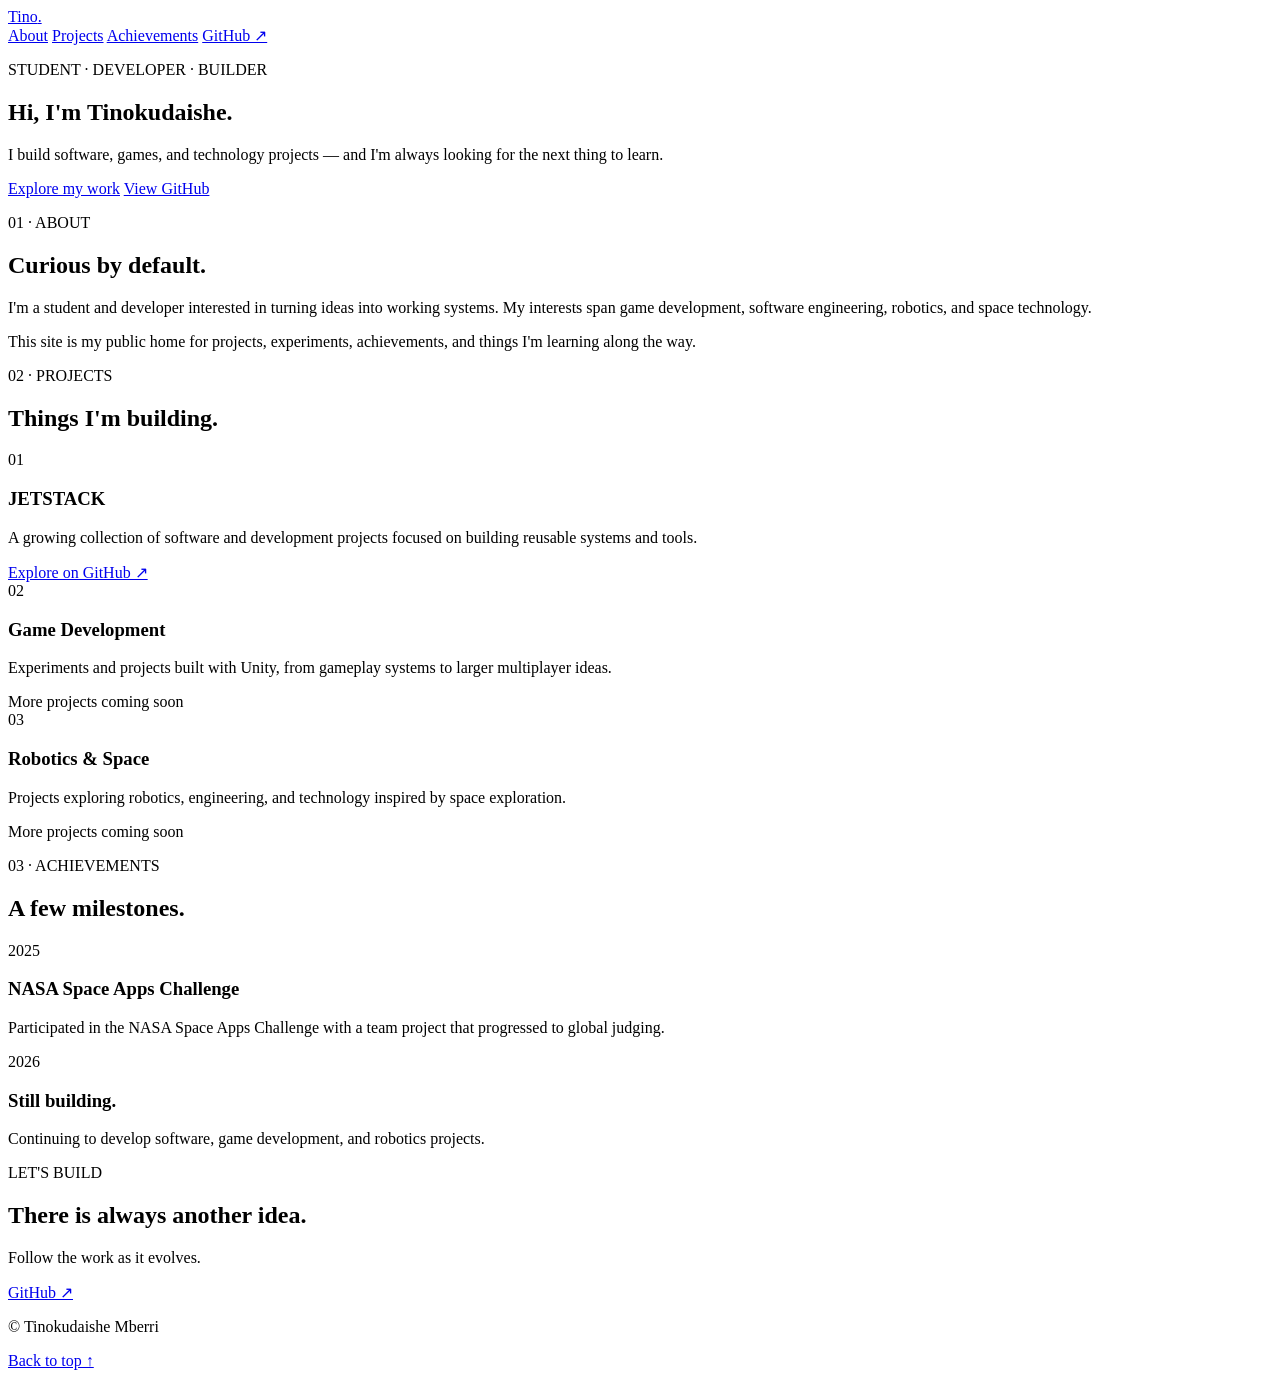
==== index.html @ 3c0de232 "Add files via upload" ====
<!doctype html>
<html lang="en">
<head>
  <meta charset="utf-8">
  <meta name="viewport" content="width=device-width, initial-scale=1">
  <title>Tinokudaishe Mberri — Developer & Builder</title>
  <meta name="description" content="The personal website of Tinokudaishe Mberri — a student, developer, and builder working across software, game development, robotics, and technology.">
  <meta name="author" content="Tinokudaishe Mberri">
  <link rel="canonical" href="https://tinomberi.github.io/">

  <meta property="og:type" content="website">
  <meta property="og:title" content="Tinokudaishe Mberri — Developer & Builder">
  <meta property="og:description" content="Projects, experiments, and achievements by Tinokudaishe Mberri.">
  <meta property="og:url" content="https://tinomberi.github.io/">
  <meta name="twitter:card" content="summary">

  <link rel="stylesheet" href="css/style.css">

  <script type="application/ld+json">
  {
    "@context": "https://schema.org",
    "@type": "Person",
    "name": "Tinokudaishe Mberri",
    "url": "https://tinomberi.github.io/",
    "sameAs": [
      "https://github.com/tinomberi"
    ],
    "jobTitle": "Student and Developer",
    "knowsAbout": [
      "Software development",
      "Game development",
      "Unity",
      "Robotics"
    ]
  }
  </script>
</head>
<body>
  <header class="site-header">
    <nav class="nav container" aria-label="Main navigation">
      <a class="brand" href="#top">Tino<span>.</span></a>
      <div class="nav-links">
        <a href="#about">About</a>
        <a href="#projects">Projects</a>
        <a href="#achievements">Achievements</a>
        <a href="https://github.com/tinomberi" target="_blank" rel="noopener">GitHub ↗</a>
      </div>
    </nav>
  </header>

  <main id="top">
    <section class="hero container">
      <p class="eyebrow">STUDENT · DEVELOPER · BUILDER</p>
      <h1>Hi, I'm <span>Tinokudaishe.</span></h1>
      <p class="hero-text">I build software, games, and technology projects — and I'm always looking for the next thing to learn.</p>
      <div class="hero-actions">
        <a class="button primary" href="#projects">Explore my work</a>
        <a class="button secondary" href="https://github.com/tinomberi" target="_blank" rel="noopener">View GitHub</a>
      </div>
    </section>

    <section id="about" class="section container">
      <div class="section-heading">
        <p class="eyebrow">01 · ABOUT</p>
        <h2>Curious by default.</h2>
      </div>
      <div class="about-grid">
        <p>I'm a student and developer interested in turning ideas into working systems. My interests span game development, software engineering, robotics, and space technology.</p>
        <p>This site is my public home for projects, experiments, achievements, and things I'm learning along the way.</p>
      </div>
    </section>

    <section id="projects" class="section container">
      <div class="section-heading">
        <p class="eyebrow">02 · PROJECTS</p>
        <h2>Things I'm building.</h2>
      </div>
      <div class="cards">
        <article class="card featured">
          <div class="card-number">01</div>
          <h3>JETSTACK</h3>
          <p>A growing collection of software and development projects focused on building reusable systems and tools.</p>
          <a href="https://github.com/tinomberi" target="_blank" rel="noopener">Explore on GitHub ↗</a>
        </article>
        <article class="card">
          <div class="card-number">02</div>
          <h3>Game Development</h3>
          <p>Experiments and projects built with Unity, from gameplay systems to larger multiplayer ideas.</p>
          <span class="muted">More projects coming soon</span>
        </article>
        <article class="card">
          <div class="card-number">03</div>
          <h3>Robotics & Space</h3>
          <p>Projects exploring robotics, engineering, and technology inspired by space exploration.</p>
          <span class="muted">More projects coming soon</span>
        </article>
      </div>
    </section>

    <section id="achievements" class="section container">
      <div class="section-heading">
        <p class="eyebrow">03 · ACHIEVEMENTS</p>
        <h2>A few milestones.</h2>
      </div>
      <div class="timeline">
        <article>
          <span>2025</span>
          <div>
            <h3>NASA Space Apps Challenge</h3>
            <p>Participated in the NASA Space Apps Challenge with a team project that progressed to global judging.</p>
          </div>
        </article>
        <article>
          <span>2026</span>
          <div>
            <h3>Still building.</h3>
            <p>Continuing to develop software, game development, and robotics projects.</p>
          </div>
        </article>
      </div>
    </section>

    <section class="cta container">
      <p class="eyebrow">LET'S BUILD</p>
      <h2>There is always another idea.</h2>
      <p>Follow the work as it evolves.</p>
      <a class="button primary" href="https://github.com/tinomberi" target="_blank" rel="noopener">GitHub ↗</a>
    </section>
  </main>

  <footer class="footer container">
    <p>© <span id="year"></span> Tinokudaishe Mberri</p>
    <a href="#top">Back to top ↑</a>
  </footer>

  <script src="js/main.js"></script>
</body>
</html>
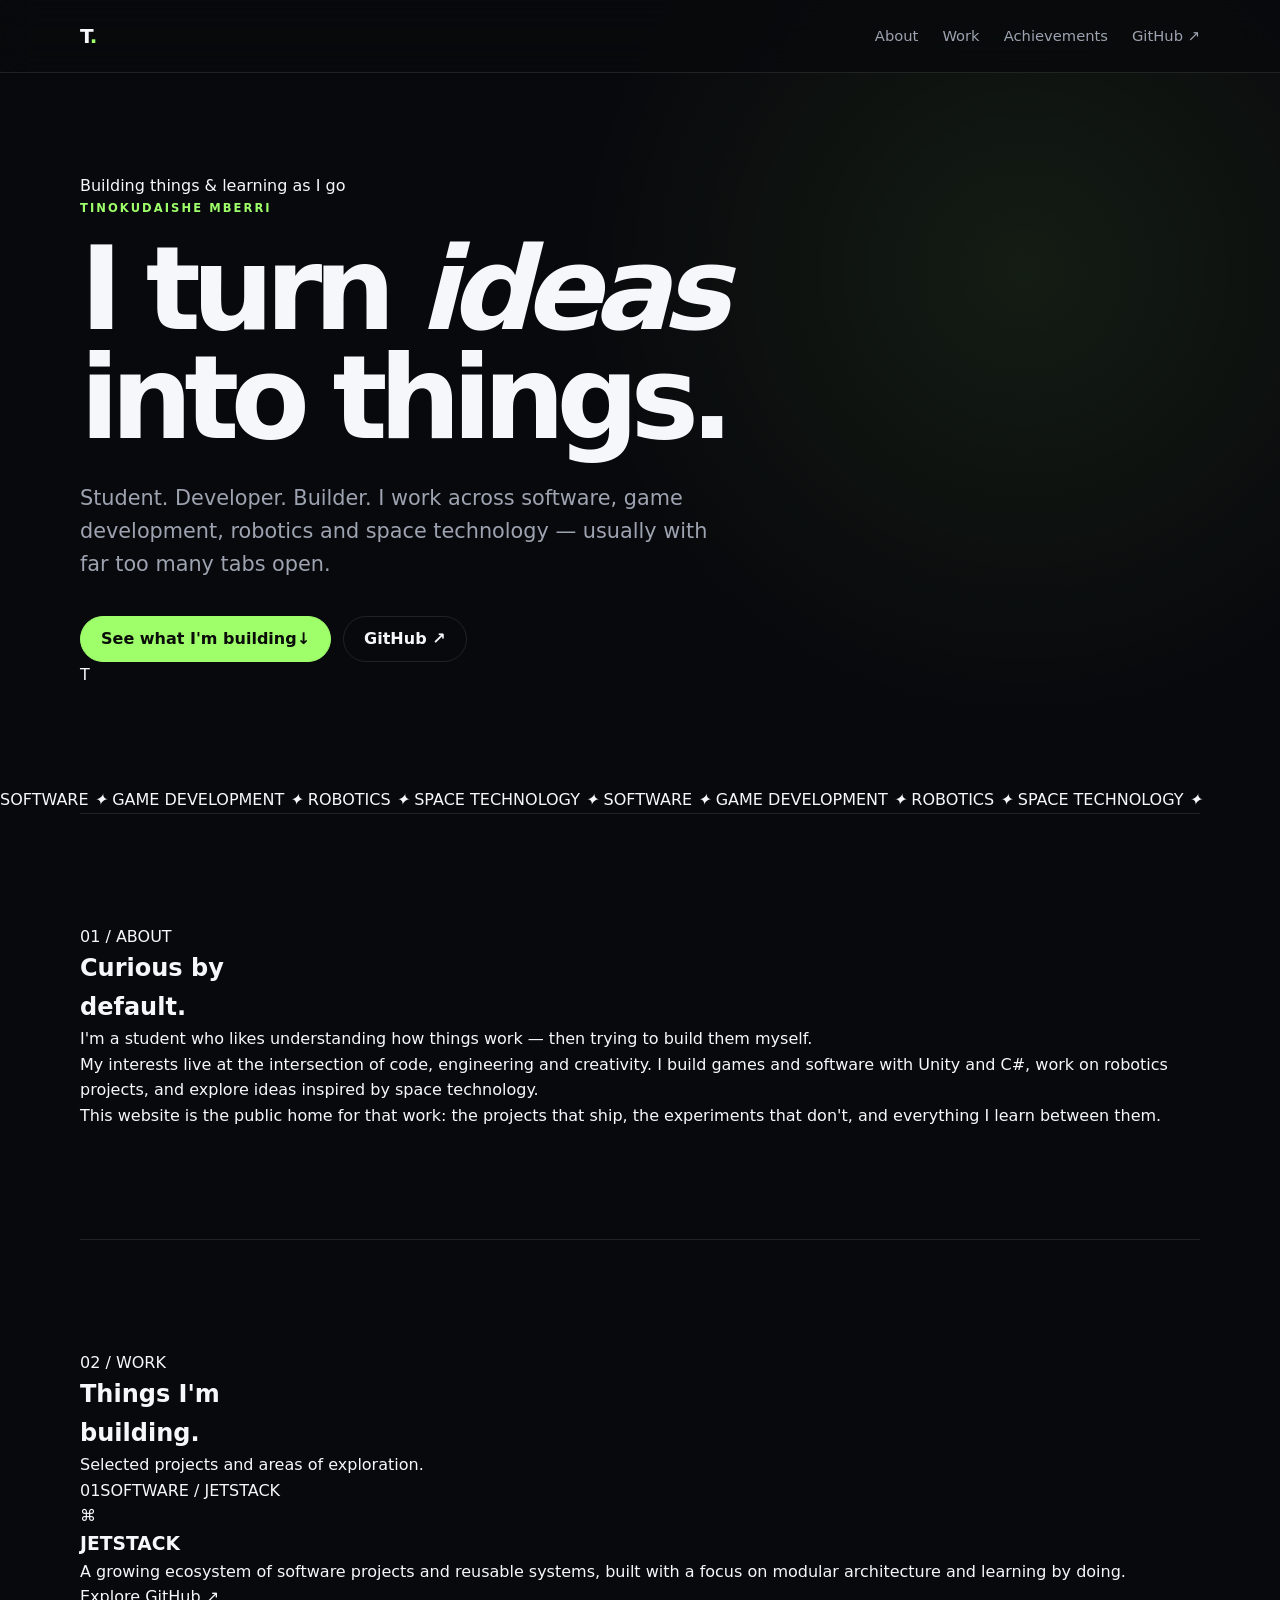
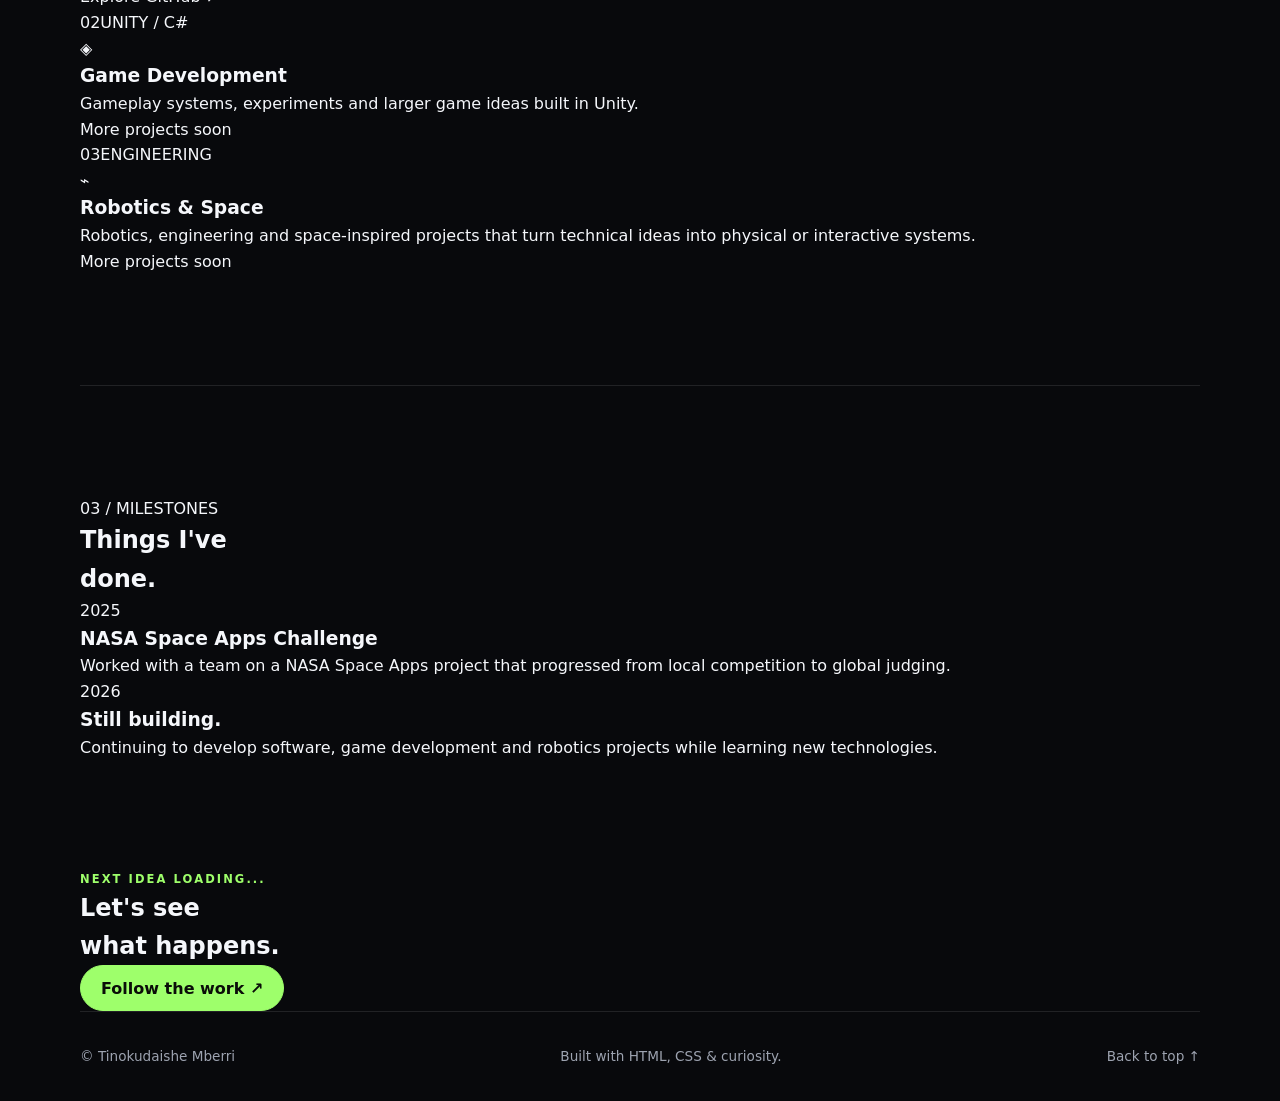
==== commit 77b2593c: "Add files via upload" ====
--- a/index.html
+++ b/index.html
@@ -1,138 +1,75 @@
 <!doctype html>
 <html lang="en">
 <head>
-  <meta charset="utf-8">
-  <meta name="viewport" content="width=device-width, initial-scale=1">
-  <title>Tinokudaishe Mberri — Developer & Builder</title>
-  <meta name="description" content="The personal website of Tinokudaishe Mberri — a student, developer, and builder working across software, game development, robotics, and technology.">
-  <meta name="author" content="Tinokudaishe Mberri">
-  <link rel="canonical" href="https://tinomberi.github.io/">
-
-  <meta property="og:type" content="website">
-  <meta property="og:title" content="Tinokudaishe Mberri — Developer & Builder">
-  <meta property="og:description" content="Projects, experiments, and achievements by Tinokudaishe Mberri.">
-  <meta property="og:url" content="https://tinomberi.github.io/">
-  <meta name="twitter:card" content="summary">
-
-  <link rel="stylesheet" href="css/style.css">
-
-  <script type="application/ld+json">
-  {
-    "@context": "https://schema.org",
-    "@type": "Person",
-    "name": "Tinokudaishe Mberri",
-    "url": "https://tinomberi.github.io/",
-    "sameAs": [
-      "https://github.com/tinomberi"
-    ],
-    "jobTitle": "Student and Developer",
-    "knowsAbout": [
-      "Software development",
-      "Game development",
-      "Unity",
-      "Robotics"
-    ]
-  }
-  </script>
+<meta charset="utf-8">
+<meta name="viewport" content="width=device-width, initial-scale=1">
+<title>Tinokudaishe Mberri — Developer, Builder & Student</title>
+<meta name="description" content="Tinokudaishe Mberri is a student, developer and builder exploring software, game development, robotics and space technology.">
+<meta name="author" content="Tinokudaishe Mberri">
+<link rel="canonical" href="https://tinomberi.github.io/">
+<meta property="og:type" content="website">
+<meta property="og:title" content="Tinokudaishe Mberri — Developer, Builder & Student">
+<meta property="og:description" content="Projects, experiments and achievements by Tinokudaishe Mberri.">
+<meta property="og:url" content="https://tinomberi.github.io/">
+<meta name="theme-color" content="#08090c">
+<link rel="stylesheet" href="css/style.css">
+<script type="application/ld+json">
+{"@context":"https://schema.org","@type":"Person","name":"Tinokudaishe Mberri","url":"https://tinomberi.github.io/","sameAs":["https://github.com/tinomberi"],"jobTitle":"Student and Developer","knowsAbout":["Software development","Game development","Unity","Robotics","Space technology"]}
+</script>
 </head>
 <body>
-  <header class="site-header">
-    <nav class="nav container" aria-label="Main navigation">
-      <a class="brand" href="#top">Tino<span>.</span></a>
-      <div class="nav-links">
-        <a href="#about">About</a>
-        <a href="#projects">Projects</a>
-        <a href="#achievements">Achievements</a>
-        <a href="https://github.com/tinomberi" target="_blank" rel="noopener">GitHub ↗</a>
-      </div>
-    </nav>
-  </header>
+<header class="site-header"><nav class="nav container">
+<a class="brand" href="#top">T<span>.</span></a>
+<div class="nav-links"><a href="#about">About</a><a href="#work">Work</a><a href="#achievements">Achievements</a><a class="nav-github" href="https://github.com/tinomberi" target="_blank" rel="noopener">GitHub ↗</a></div>
+</nav></header>
 
-  <main id="top">
-    <section class="hero container">
-      <p class="eyebrow">STUDENT · DEVELOPER · BUILDER</p>
-      <h1>Hi, I'm <span>Tinokudaishe.</span></h1>
-      <p class="hero-text">I build software, games, and technology projects — and I'm always looking for the next thing to learn.</p>
-      <div class="hero-actions">
-        <a class="button primary" href="#projects">Explore my work</a>
-        <a class="button secondary" href="https://github.com/tinomberi" target="_blank" rel="noopener">View GitHub</a>
-      </div>
-    </section>
+<main id="top">
+<section class="hero container">
+<div class="hero-copy">
+<div class="status"><span></span> Building things & learning as I go</div>
+<p class="eyebrow">TINOKUDAISHE MBERRI</p>
+<h1>I turn <em>ideas</em><br>into things.</h1>
+<p class="hero-text">Student. Developer. Builder. I work across software, game development, robotics and space technology — usually with far too many tabs open.</p>
+<div class="hero-actions"><a class="button primary" href="#work">See what I'm building <span>↓</span></a><a class="button ghost" href="https://github.com/tinomberi" target="_blank" rel="noopener">GitHub ↗</a></div>
+</div>
+<div class="hero-mark" aria-hidden="true"><div class="orb"></div><div class="orbit orbit-one"></div><div class="orbit orbit-two"></div><div class="mark-core">T</div></div>
+</section>
 
-    <section id="about" class="section container">
-      <div class="section-heading">
-        <p class="eyebrow">01 · ABOUT</p>
-        <h2>Curious by default.</h2>
-      </div>
-      <div class="about-grid">
-        <p>I'm a student and developer interested in turning ideas into working systems. My interests span game development, software engineering, robotics, and space technology.</p>
-        <p>This site is my public home for projects, experiments, achievements, and things I'm learning along the way.</p>
-      </div>
-    </section>
+<div class="ticker" aria-hidden="true"><div>SOFTWARE <i>✦</i> GAME DEVELOPMENT <i>✦</i> ROBOTICS <i>✦</i> SPACE TECHNOLOGY <i>✦</i> SOFTWARE <i>✦</i> GAME DEVELOPMENT <i>✦</i> ROBOTICS <i>✦</i> SPACE TECHNOLOGY <i>✦</i></div></div>
 
-    <section id="projects" class="section container">
-      <div class="section-heading">
-        <p class="eyebrow">02 · PROJECTS</p>
-        <h2>Things I'm building.</h2>
-      </div>
-      <div class="cards">
-        <article class="card featured">
-          <div class="card-number">01</div>
-          <h3>JETSTACK</h3>
-          <p>A growing collection of software and development projects focused on building reusable systems and tools.</p>
-          <a href="https://github.com/tinomberi" target="_blank" rel="noopener">Explore on GitHub ↗</a>
-        </article>
-        <article class="card">
-          <div class="card-number">02</div>
-          <h3>Game Development</h3>
-          <p>Experiments and projects built with Unity, from gameplay systems to larger multiplayer ideas.</p>
-          <span class="muted">More projects coming soon</span>
-        </article>
-        <article class="card">
-          <div class="card-number">03</div>
-          <h3>Robotics & Space</h3>
-          <p>Projects exploring robotics, engineering, and technology inspired by space exploration.</p>
-          <span class="muted">More projects coming soon</span>
-        </article>
-      </div>
-    </section>
+<section id="about" class="section container">
+<div class="section-label">01 / ABOUT</div>
+<div class="section-content about-content">
+<div><h2>Curious by<br><span>default.</span></h2></div>
+<div class="about-copy"><p class="lead">I'm a student who likes understanding how things work — then trying to build them myself.</p><p>My interests live at the intersection of code, engineering and creativity. I build games and software with Unity and C#, work on robotics projects, and explore ideas inspired by space technology.</p><p>This website is the public home for that work: the projects that ship, the experiments that don't, and everything I learn between them.</p></div>
+</div>
+</section>
 
-    <section id="achievements" class="section container">
-      <div class="section-heading">
-        <p class="eyebrow">03 · ACHIEVEMENTS</p>
-        <h2>A few milestones.</h2>
-      </div>
-      <div class="timeline">
-        <article>
-          <span>2025</span>
-          <div>
-            <h3>NASA Space Apps Challenge</h3>
-            <p>Participated in the NASA Space Apps Challenge with a team project that progressed to global judging.</p>
-          </div>
-        </article>
-        <article>
-          <span>2026</span>
-          <div>
-            <h3>Still building.</h3>
-            <p>Continuing to develop software, game development, and robotics projects.</p>
-          </div>
-        </article>
-      </div>
-    </section>
+<section id="work" class="section container">
+<div class="section-label">02 / WORK</div>
+<div class="section-content">
+<div class="section-title-row"><h2>Things I'm<br><span>building.</span></h2><p>Selected projects and areas of exploration.</p></div>
+<div class="project-grid">
+<article class="project-card project-main"><div class="project-top"><span>01</span><span>SOFTWARE / JETSTACK</span></div><div class="project-icon">⌘</div><h3>JETSTACK</h3><p>A growing ecosystem of software projects and reusable systems, built with a focus on modular architecture and learning by doing.</p><a href="https://github.com/tinomberi" target="_blank" rel="noopener">Explore GitHub <span>↗</span></a></article>
+<article class="project-card"><div class="project-top"><span>02</span><span>UNITY / C#</span></div><div class="project-icon">◈</div><h3>Game Development</h3><p>Gameplay systems, experiments and larger game ideas built in Unity.</p><span class="coming">More projects soon</span></article>
+<article class="project-card"><div class="project-top"><span>03</span><span>ENGINEERING</span></div><div class="project-icon">⌁</div><h3>Robotics & Space</h3><p>Robotics, engineering and space-inspired projects that turn technical ideas into physical or interactive systems.</p><span class="coming">More projects soon</span></article>
+</div>
+</div>
+</section>
 
-    <section class="cta container">
-      <p class="eyebrow">LET'S BUILD</p>
-      <h2>There is always another idea.</h2>
-      <p>Follow the work as it evolves.</p>
-      <a class="button primary" href="https://github.com/tinomberi" target="_blank" rel="noopener">GitHub ↗</a>
-    </section>
-  </main>
+<section id="achievements" class="section container">
+<div class="section-label">03 / MILESTONES</div>
+<div class="section-content"><h2>Things I've<br><span>done.</span></h2>
+<div class="milestones">
+<article class="milestone"><div class="year">2025</div><div><h3>NASA Space Apps Challenge</h3><p>Worked with a team on a NASA Space Apps project that progressed from local competition to global judging.</p></div></article>
+<article class="milestone"><div class="year">2026</div><div><h3>Still building.</h3><p>Continuing to develop software, game development and robotics projects while learning new technologies.</p></div></article>
+</div></div>
+</section>
 
-  <footer class="footer container">
-    <p>© <span id="year"></span> Tinokudaishe Mberri</p>
-    <a href="#top">Back to top ↑</a>
-  </footer>
+<section class="closing container"><p class="eyebrow">NEXT IDEA LOADING...</p><h2>Let's see<br>what happens.</h2><a class="button primary" href="https://github.com/tinomberi" target="_blank" rel="noopener">Follow the work ↗</a></section>
+</main>
 
-  <script src="js/main.js"></script>
+<footer class="footer container"><span>© <span id="year"></span> Tinokudaishe Mberri</span><span>Built with HTML, CSS & curiosity.</span><a href="#top">Back to top ↑</a></footer>
+<script src="js/main.js"></script>
 </body>
-</html>
+</html>
--- a/css/style.css
+++ b/css/style.css
@@ -0,0 +1,280 @@
+* {
+  box-sizing: border-box;
+  margin: 0;
+  padding: 0;
+}
+
+:root {
+  --bg: #08090c;
+  --surface: #101218;
+  --surface-2: #171922;
+  --text: #f5f7fb;
+  --muted: #9da3b0;
+  --line: rgba(255,255,255,.10);
+  --accent: #9eff6b;
+  --max: 1120px;
+}
+
+html {
+  scroll-behavior: smooth;
+}
+
+body {
+  background:
+    radial-gradient(circle at 80% 10%, rgba(158,255,107,.08), transparent 28rem),
+    var(--bg);
+  color: var(--text);
+  font-family: Inter, ui-sans-serif, system-ui, -apple-system, BlinkMacSystemFont, "Segoe UI", sans-serif;
+  line-height: 1.6;
+}
+
+a {
+  color: inherit;
+  text-decoration: none;
+}
+
+.container {
+  width: min(var(--max), calc(100% - 40px));
+  margin-inline: auto;
+}
+
+.site-header {
+  position: sticky;
+  top: 0;
+  z-index: 10;
+  border-bottom: 1px solid var(--line);
+  background: rgba(8,9,12,.78);
+  backdrop-filter: blur(18px);
+}
+
+.nav {
+  min-height: 72px;
+  display: flex;
+  align-items: center;
+  justify-content: space-between;
+}
+
+.brand {
+  font-size: 1.25rem;
+  font-weight: 800;
+  letter-spacing: -.04em;
+}
+
+.brand span,
+.hero h1 span {
+  color: var(--accent);
+}
+
+.nav-links {
+  display: flex;
+  gap: 24px;
+  color: var(--muted);
+  font-size: .92rem;
+}
+
+.nav-links a:hover,
+.footer a:hover,
+.card a:hover {
+  color: var(--accent);
+}
+
+.hero {
+  min-height: 78vh;
+  display: flex;
+  flex-direction: column;
+  justify-content: center;
+  padding-block: 100px;
+}
+
+.eyebrow {
+  color: var(--accent);
+  font-size: .72rem;
+  font-weight: 800;
+  letter-spacing: .18em;
+}
+
+.hero h1 {
+  max-width: 850px;
+  margin-top: 18px;
+  font-size: clamp(3.6rem, 9vw, 7.5rem);
+  line-height: .95;
+  letter-spacing: -.075em;
+}
+
+.hero-text {
+  max-width: 650px;
+  margin-top: 28px;
+  color: var(--muted);
+  font-size: clamp(1.05rem, 2vw, 1.3rem);
+}
+
+.hero-actions {
+  display: flex;
+  gap: 12px;
+  margin-top: 34px;
+}
+
+.button {
+  display: inline-flex;
+  align-items: center;
+  justify-content: center;
+  min-height: 46px;
+  padding: 0 20px;
+  border: 1px solid var(--line);
+  border-radius: 999px;
+  font-weight: 750;
+  transition: transform .2s ease, border-color .2s ease;
+}
+
+.button:hover {
+  transform: translateY(-2px);
+  border-color: rgba(158,255,107,.55);
+}
+
+.primary {
+  background: var(--accent);
+  color: #0a0d08;
+  border-color: var(--accent);
+}
+
+.secondary {
+  background: var(--surface);
+}
+
+.section {
+  padding-block: 110px;
+  border-top: 1px solid var(--line);
+}
+
+.section-heading h2,
+.cta h2 {
+  margin-top: 10px;
+  font-size: clamp(2.2rem, 5vw, 4rem);
+  line-height: 1;
+  letter-spacing: -.055em;
+}
+
+.about-grid {
+  display: grid;
+  grid-template-columns: 1fr 1fr;
+  gap: 50px;
+  margin-top: 45px;
+  color: var(--muted);
+  font-size: 1.08rem;
+}
+
+.cards {
+  display: grid;
+  grid-template-columns: repeat(3, 1fr);
+  gap: 16px;
+  margin-top: 45px;
+}
+
+.card {
+  min-height: 310px;
+  display: flex;
+  flex-direction: column;
+  padding: 28px;
+  background: var(--surface);
+  border: 1px solid var(--line);
+  border-radius: 20px;
+}
+
+.card:hover {
+  border-color: rgba(158,255,107,.35);
+}
+
+.card-number {
+  color: var(--muted);
+  font-size: .75rem;
+  margin-bottom: auto;
+}
+
+.card h3 {
+  font-size: 1.45rem;
+  margin-bottom: 10px;
+}
+
+.card p {
+  color: var(--muted);
+  margin-bottom: 18px;
+}
+
+.card a {
+  color: var(--accent);
+  font-weight: 700;
+}
+
+.muted {
+  color: #737985;
+  font-size: .9rem;
+}
+
+.timeline {
+  margin-top: 45px;
+  border-top: 1px solid var(--line);
+}
+
+.timeline article {
+  display: grid;
+  grid-template-columns: 100px 1fr;
+  gap: 30px;
+  padding: 28px 0;
+  border-bottom: 1px solid var(--line);
+}
+
+.timeline article > span {
+  color: var(--accent);
+  font-weight: 800;
+}
+
+.timeline h3 {
+  margin-bottom: 6px;
+}
+
+.timeline p {
+  color: var(--muted);
+}
+
+.cta {
+  padding-block: 120px;
+}
+
+.cta > p:not(.eyebrow) {
+  margin: 20px 0 28px;
+  color: var(--muted);
+}
+
+.footer {
+  min-height: 90px;
+  display: flex;
+  align-items: center;
+  justify-content: space-between;
+  color: var(--muted);
+  font-size: .85rem;
+  border-top: 1px solid var(--line);
+}
+
+@media (max-width: 760px) {
+  .nav-links {
+    gap: 12px;
+  }
+
+  .nav-links a:nth-child(-n+3) {
+    display: none;
+  }
+
+  .hero {
+    min-height: 70vh;
+  }
+
+  .about-grid,
+  .cards {
+    grid-template-columns: 1fr;
+  }
+
+  .timeline article {
+    grid-template-columns: 70px 1fr;
+    gap: 18px;
+  }
+}
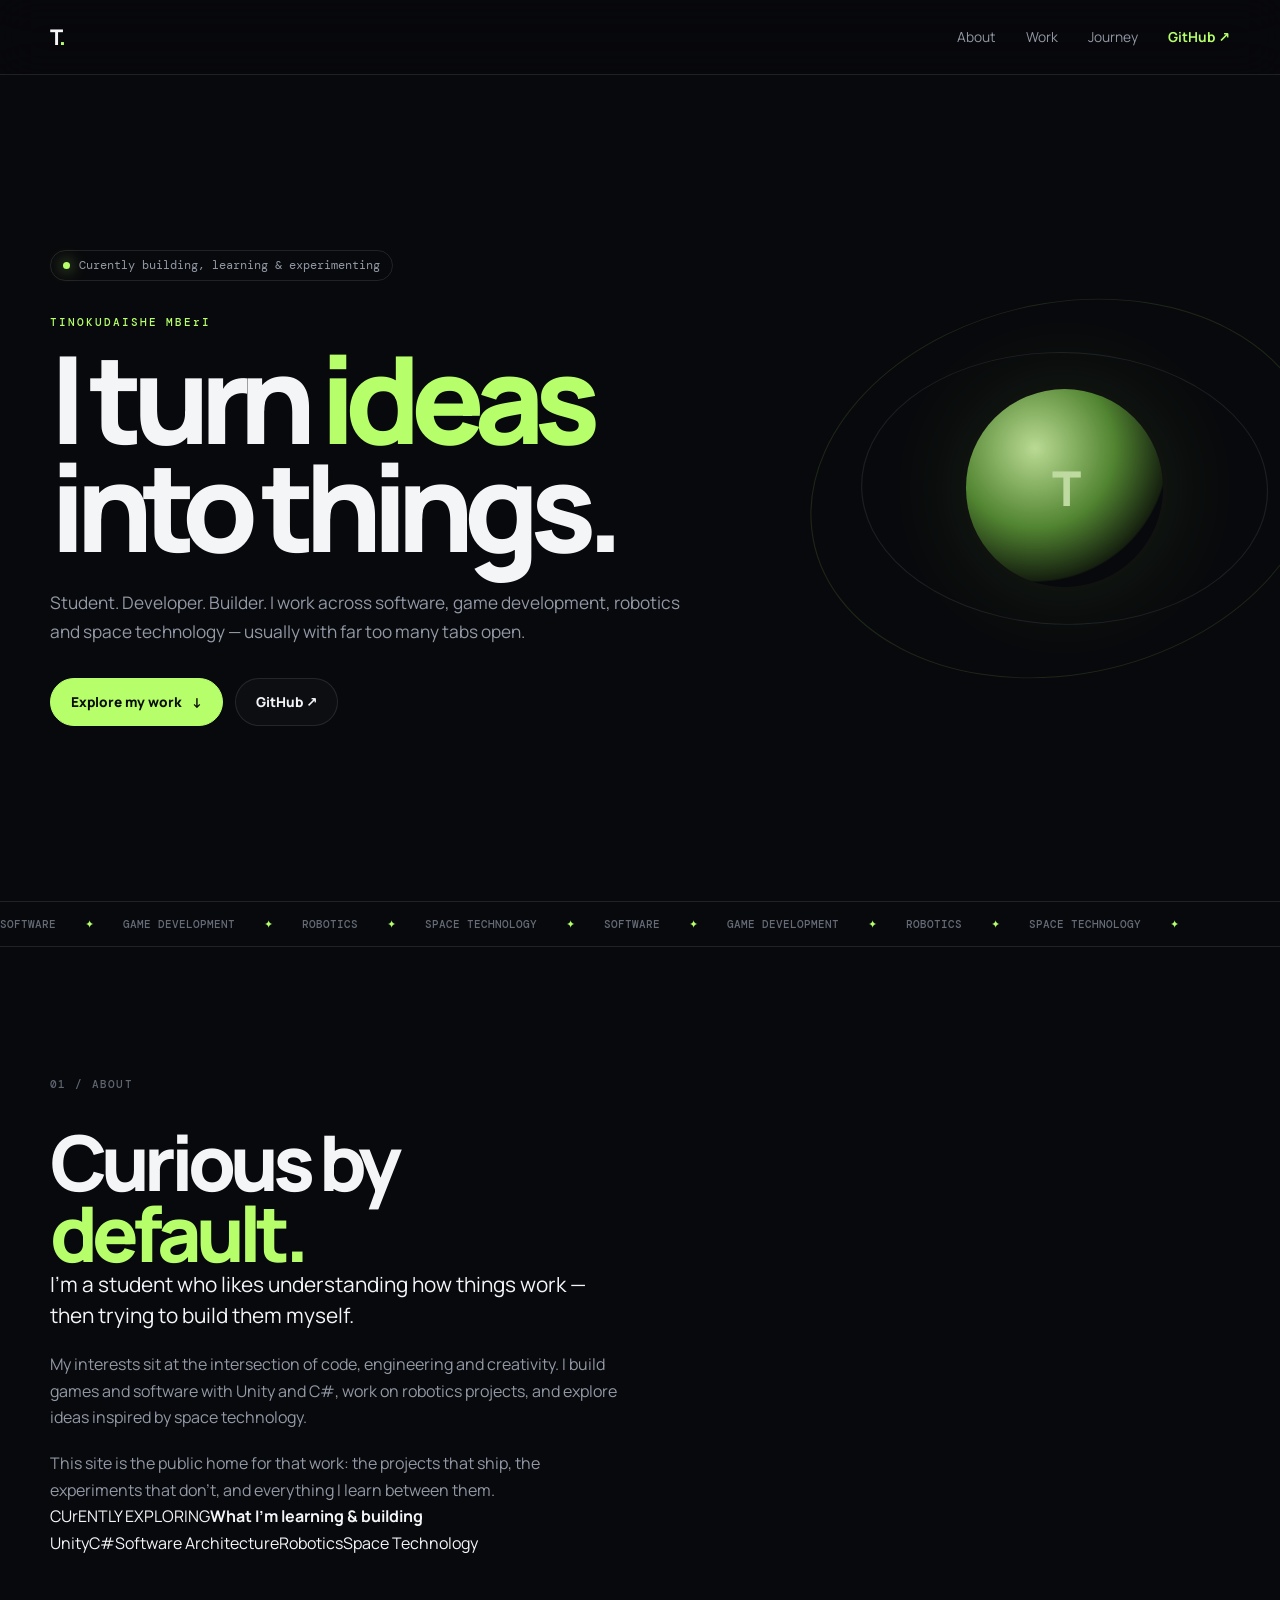
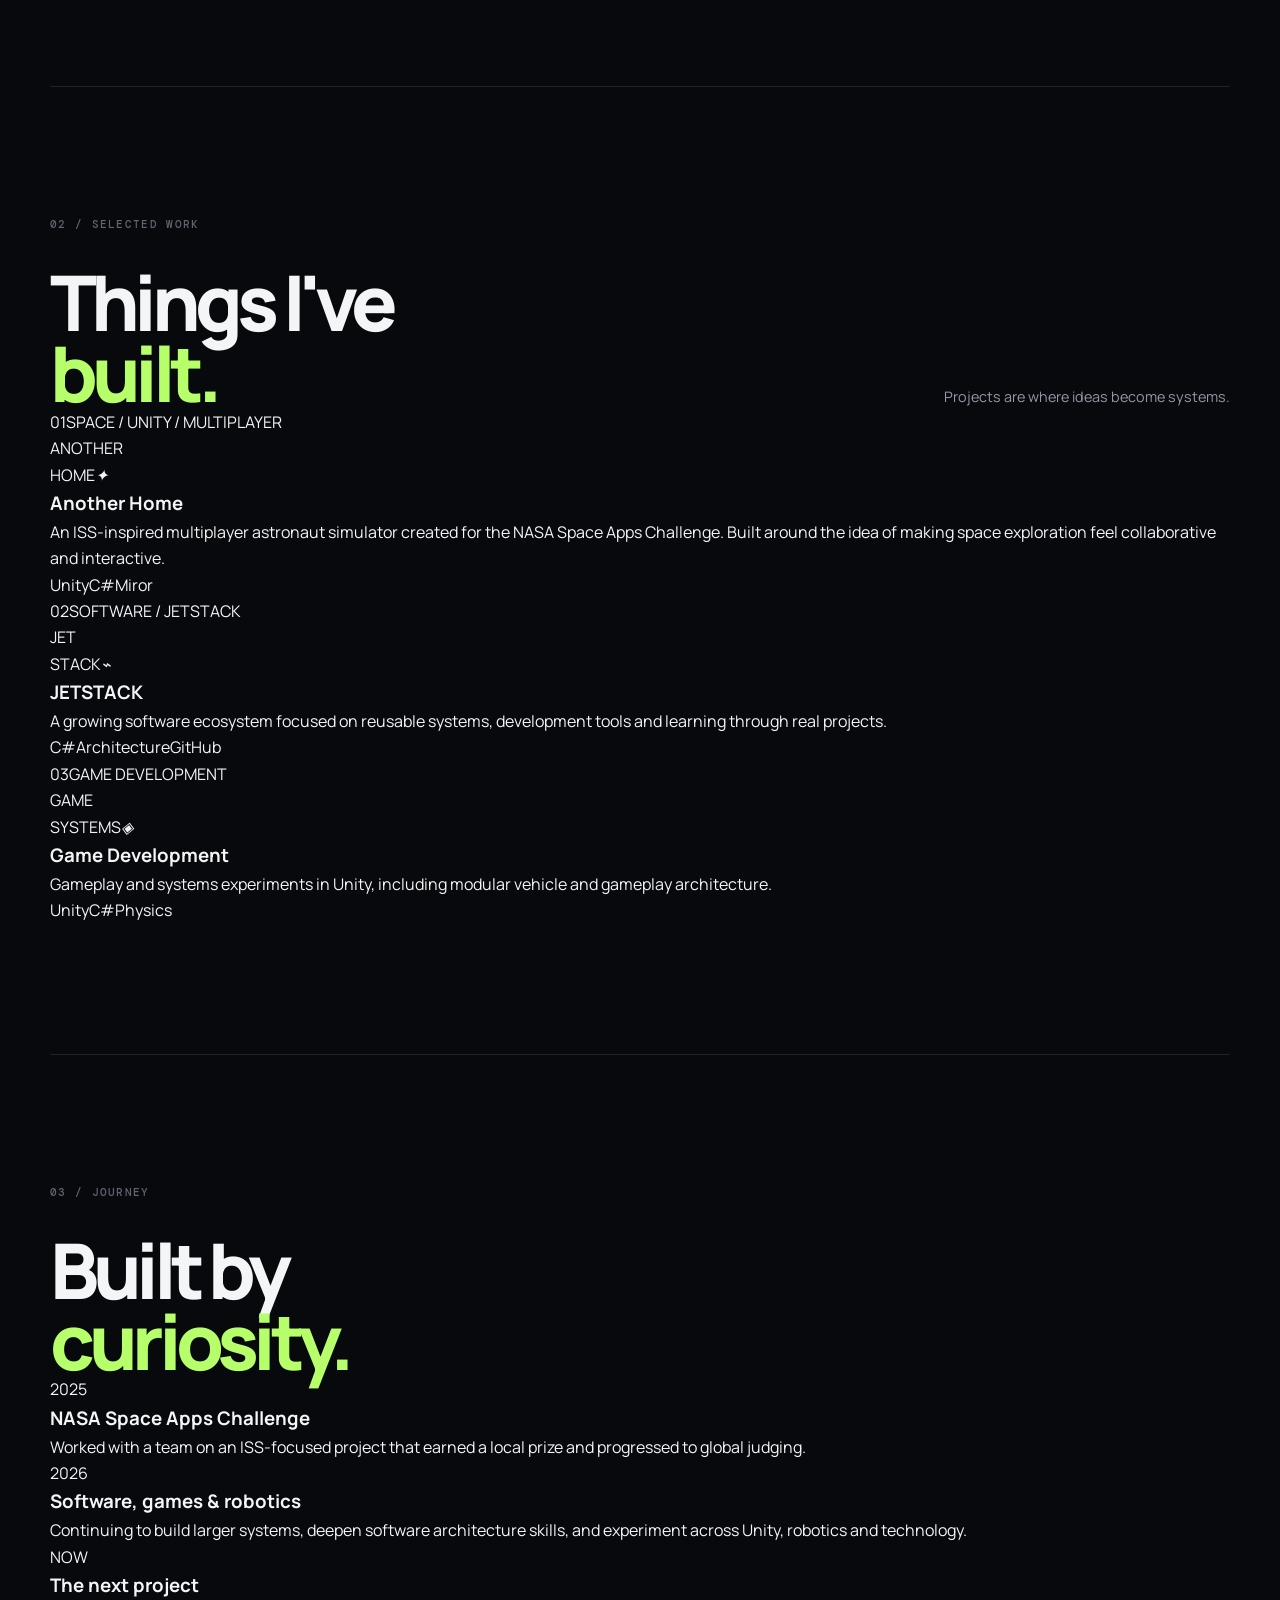
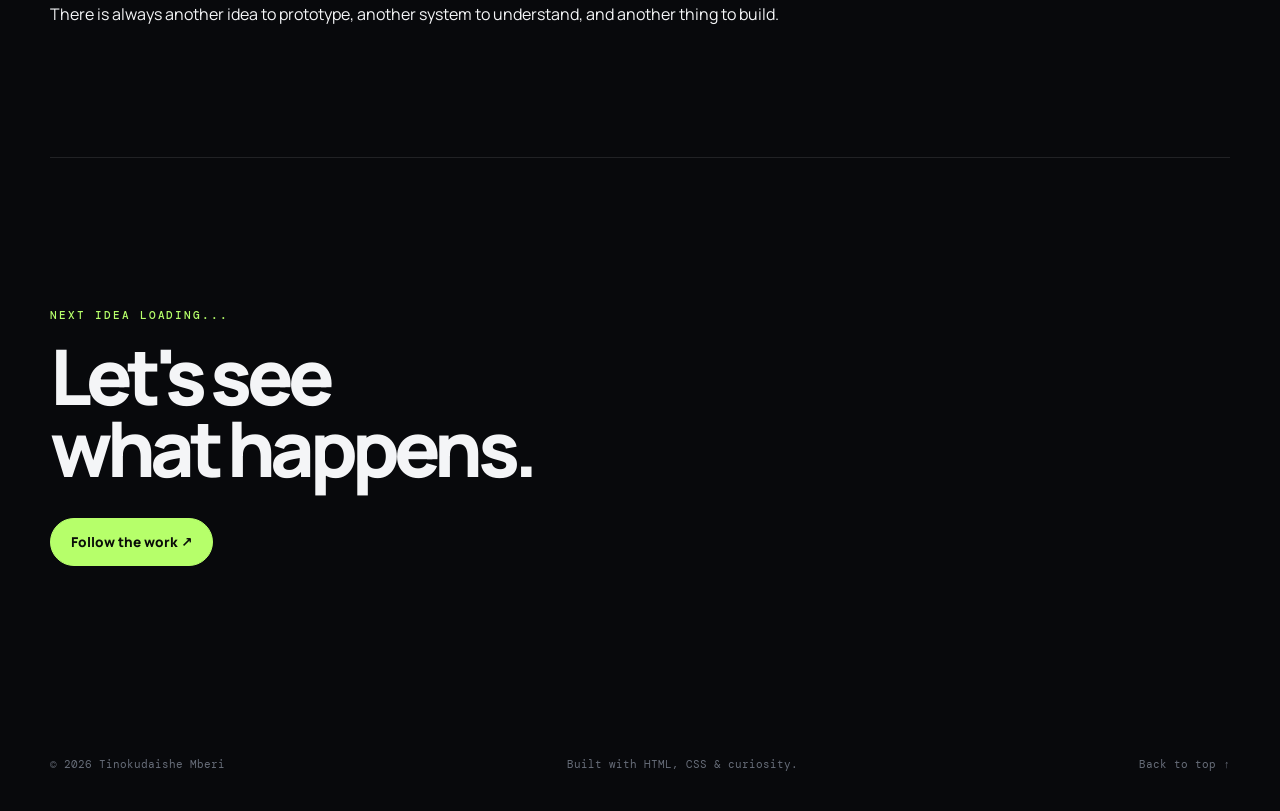
==== commit 54a2eddc: "Update index.html" ====
--- a/index.html
+++ b/index.html
@@ -3,73 +3,100 @@
 <head>
 <meta charset="utf-8">
 <meta name="viewport" content="width=device-width, initial-scale=1">
-<title>Tinokudaishe Mberri — Developer, Builder & Student</title>
-<meta name="description" content="Tinokudaishe Mberri is a student, developer and builder exploring software, game development, robotics and space technology.">
-<meta name="author" content="Tinokudaishe Mberri">
+<title>Tinokudaishe Mberi — Developer, Builder & Student</title>
+<meta name="description" content="Tinokudaishe Mberi — student, developer and builder exploring software, game development, robotics and space technology.">
+<meta name="author" content="Tinokudaishe Mberi">
 <link rel="canonical" href="https://tinomberi.github.io/">
 <meta property="og:type" content="website">
-<meta property="og:title" content="Tinokudaishe Mberri — Developer, Builder & Student">
-<meta property="og:description" content="Projects, experiments and achievements by Tinokudaishe Mberri.">
+<meta property="og:title" content="Tinokudaishe Mberi — Developer, Builder & Student">
+<meta property="og:description" content="Projects, experiments and achievements by Tinokudaishe Mberi.">
 <meta property="og:url" content="https://tinomberi.github.io/">
 <meta name="theme-color" content="#08090c">
 <link rel="stylesheet" href="css/style.css">
 <script type="application/ld+json">
-{"@context":"https://schema.org","@type":"Person","name":"Tinokudaishe Mberri","url":"https://tinomberi.github.io/","sameAs":["https://github.com/tinomberi"],"jobTitle":"Student and Developer","knowsAbout":["Software development","Game development","Unity","Robotics","Space technology"]}
+{"@context":"https://schema.org","@type":"Person","name":"Tinokudaishe Mberi","url":"https://tinomberi.github.io/","sameAs":["https://github.com/tinomberi"],"jobTitle":"Student and Developer","knowsAbout":["Software development","Game development","Unity","C#","Robotics","Space technology"]}
 </script>
 </head>
 <body>
 <header class="site-header"><nav class="nav container">
 <a class="brand" href="#top">T<span>.</span></a>
-<div class="nav-links"><a href="#about">About</a><a href="#work">Work</a><a href="#achievements">Achievements</a><a class="nav-github" href="https://github.com/tinomberi" target="_blank" rel="noopener">GitHub ↗</a></div>
+<div class="nav-links"><a href="#about">About</a><a href="#work">Work</a><a href="#journey">Journey</a><a class="nav-github" href="https://github.com/tinomberi" target="_blank" rel="noopener">GitHub ↗</a></div>
 </nav></header>
 
 <main id="top">
 <section class="hero container">
 <div class="hero-copy">
-<div class="status"><span></span> Building things & learning as I go</div>
-<p class="eyebrow">TINOKUDAISHE MBERRI</p>
+<div class="status"><span></span> Curently building, learning & experimenting</div>
+<p class="eyebrow">TINOKUDAISHE MBErI</p>
 <h1>I turn <em>ideas</em><br>into things.</h1>
 <p class="hero-text">Student. Developer. Builder. I work across software, game development, robotics and space technology — usually with far too many tabs open.</p>
-<div class="hero-actions"><a class="button primary" href="#work">See what I'm building <span>↓</span></a><a class="button ghost" href="https://github.com/tinomberi" target="_blank" rel="noopener">GitHub ↗</a></div>
+<div class="hero-actions"><a class="button primary" href="#work">Explore my work <span>↓</span></a><a class="button ghost" href="https://github.com/tinomberi" target="_blank" rel="noopener">GitHub ↗</a></div>
 </div>
-<div class="hero-mark" aria-hidden="true"><div class="orb"></div><div class="orbit orbit-one"></div><div class="orbit orbit-two"></div><div class="mark-core">T</div></div>
+<div class="hero-mark" aria-hidden="true"><div class="orb"></div><div class="orbit"></div><div class="orbit orbit-two"></div><div class="mark-core">T</div></div>
 </section>
 
 <div class="ticker" aria-hidden="true"><div>SOFTWARE <i>✦</i> GAME DEVELOPMENT <i>✦</i> ROBOTICS <i>✦</i> SPACE TECHNOLOGY <i>✦</i> SOFTWARE <i>✦</i> GAME DEVELOPMENT <i>✦</i> ROBOTICS <i>✦</i> SPACE TECHNOLOGY <i>✦</i></div></div>
 
 <section id="about" class="section container">
 <div class="section-label">01 / ABOUT</div>
-<div class="section-content about-content">
+<div class="section-content about-layout">
 <div><h2>Curious by<br><span>default.</span></h2></div>
-<div class="about-copy"><p class="lead">I'm a student who likes understanding how things work — then trying to build them myself.</p><p>My interests live at the intersection of code, engineering and creativity. I build games and software with Unity and C#, work on robotics projects, and explore ideas inspired by space technology.</p><p>This website is the public home for that work: the projects that ship, the experiments that don't, and everything I learn between them.</p></div>
+<div class="about-copy">
+<p class="lead">I'm a student who likes understanding how things work — then trying to build them myself.</p>
+<p>My interests sit at the intersection of code, engineering and creativity. I build games and software with Unity and C#, work on robotics projects, and explore ideas inspired by space technology.</p>
+<p>This site is the public home for that work: the projects that ship, the experiments that don't, and everything I learn between them.</p>
+</div>
+</div>
+
+<div class="curently">
+<div><span class="mini-label">CUrENTLY EXPLORING</span><strong>What I'm learning & building</strong></div>
+<div class="tag-list"><span>Unity</span><span>C#</span><span>Software Architecture</span><span>Robotics</span><span>Space Technology</span></div>
 </div>
 </section>
 
 <section id="work" class="section container">
-<div class="section-label">02 / WORK</div>
+<div class="section-label">02 / SELECTED WORK</div>
 <div class="section-content">
-<div class="section-title-row"><h2>Things I'm<br><span>building.</span></h2><p>Selected projects and areas of exploration.</p></div>
-<div class="project-grid">
-<article class="project-card project-main"><div class="project-top"><span>01</span><span>SOFTWARE / JETSTACK</span></div><div class="project-icon">⌘</div><h3>JETSTACK</h3><p>A growing ecosystem of software projects and reusable systems, built with a focus on modular architecture and learning by doing.</p><a href="https://github.com/tinomberi" target="_blank" rel="noopener">Explore GitHub <span>↗</span></a></article>
-<article class="project-card"><div class="project-top"><span>02</span><span>UNITY / C#</span></div><div class="project-icon">◈</div><h3>Game Development</h3><p>Gameplay systems, experiments and larger game ideas built in Unity.</p><span class="coming">More projects soon</span></article>
-<article class="project-card"><div class="project-top"><span>03</span><span>ENGINEERING</span></div><div class="project-icon">⌁</div><h3>Robotics & Space</h3><p>Robotics, engineering and space-inspired projects that turn technical ideas into physical or interactive systems.</p><span class="coming">More projects soon</span></article>
+<div class="section-title-row"><h2>Things I've<br><span>built.</span></h2><p>Projects are where ideas become systems.</p></div>
+
+<div class="case-grid">
+<article class="case-card case-featured">
+<div class="case-meta"><span>01</span><span>SPACE / UNITY / MULTIPLAYER</span></div>
+<div class="case-art space-art"><span>ANOTHER<br>HOME</span><i>✦</i></div>
+<div class="case-body"><div><h3>Another Home</h3><p>An ISS-inspired multiplayer astronaut simulator created for the NASA Space Apps Challenge. Built around the idea of making space exploration feel collaborative and interactive.</p></div><div class="tech"><span>Unity</span><span>C#</span><span>Miror</span></div></div>
+</article>
+
+<article class="case-card">
+<div class="case-meta"><span>02</span><span>SOFTWARE / JETSTACK</span></div>
+<div class="case-art jet-art"><span>JET<br>STACK</span><i>⌁</i></div>
+<div class="case-body"><div><h3>JETSTACK</h3><p>A growing software ecosystem focused on reusable systems, development tools and learning through real projects.</p></div><div class="tech"><span>C#</span><span>Architecture</span><span>GitHub</span></div></div>
+</article>
+
+<article class="case-card">
+<div class="case-meta"><span>03</span><span>GAME DEVELOPMENT</span></div>
+<div class="case-art game-art"><span>GAME<br>SYSTEMS</span><i>◈</i></div>
+<div class="case-body"><div><h3>Game Development</h3><p>Gameplay and systems experiments in Unity, including modular vehicle and gameplay architecture.</p></div><div class="tech"><span>Unity</span><span>C#</span><span>Physics</span></div></div>
+</article>
 </div>
 </div>
 </section>
 
-<section id="achievements" class="section container">
-<div class="section-label">03 / MILESTONES</div>
-<div class="section-content"><h2>Things I've<br><span>done.</span></h2>
-<div class="milestones">
-<article class="milestone"><div class="year">2025</div><div><h3>NASA Space Apps Challenge</h3><p>Worked with a team on a NASA Space Apps project that progressed from local competition to global judging.</p></div></article>
-<article class="milestone"><div class="year">2026</div><div><h3>Still building.</h3><p>Continuing to develop software, game development and robotics projects while learning new technologies.</p></div></article>
-</div></div>
+<section id="journey" class="section container">
+<div class="section-label">03 / JOURNEY</div>
+<div class="section-content journey-layout">
+<div><h2>Built by<br><span>curiosity.</span></h2></div>
+<div class="timeline">
+<article><span>2025</span><div><h3>NASA Space Apps Challenge</h3><p>Worked with a team on an ISS-focused project that earned a local prize and progressed to global judging.</p></div></article>
+<article><span>2026</span><div><h3>Software, games & robotics</h3><p>Continuing to build larger systems, deepen software architecture skills, and experiment across Unity, robotics and technology.</p></div></article>
+<article><span>NOW</span><div><h3>The next project</h3><p>There is always another idea to prototype, another system to understand, and another thing to build.</p></div></article>
+</div>
+</div>
 </section>
 
 <section class="closing container"><p class="eyebrow">NEXT IDEA LOADING...</p><h2>Let's see<br>what happens.</h2><a class="button primary" href="https://github.com/tinomberi" target="_blank" rel="noopener">Follow the work ↗</a></section>
 </main>
 
-<footer class="footer container"><span>© <span id="year"></span> Tinokudaishe Mberri</span><span>Built with HTML, CSS & curiosity.</span><a href="#top">Back to top ↑</a></footer>
+<footer class="footer container"><span>© <span id="year"></span> Tinokudaishe Mberi</span><span>Built with HTML, CSS & curiosity.</span><a href="#top">Back to top ↑</a></footer>
 <script src="js/main.js"></script>
 </body>
-</html>+</html>
--- a/css/style.css
+++ b/css/style.css
@@ -1,280 +1,27 @@
-* {
-  box-sizing: border-box;
-  margin: 0;
-  padding: 0;
-}
-
-:root {
-  --bg: #08090c;
-  --surface: #101218;
-  --surface-2: #171922;
-  --text: #f5f7fb;
-  --muted: #9da3b0;
-  --line: rgba(255,255,255,.10);
-  --accent: #9eff6b;
-  --max: 1120px;
-}
-
-html {
-  scroll-behavior: smooth;
-}
-
-body {
-  background:
-    radial-gradient(circle at 80% 10%, rgba(158,255,107,.08), transparent 28rem),
-    var(--bg);
-  color: var(--text);
-  font-family: Inter, ui-sans-serif, system-ui, -apple-system, BlinkMacSystemFont, "Segoe UI", sans-serif;
-  line-height: 1.6;
-}
-
-a {
-  color: inherit;
-  text-decoration: none;
-}
-
-.container {
-  width: min(var(--max), calc(100% - 40px));
-  margin-inline: auto;
-}
-
-.site-header {
-  position: sticky;
-  top: 0;
-  z-index: 10;
-  border-bottom: 1px solid var(--line);
-  background: rgba(8,9,12,.78);
-  backdrop-filter: blur(18px);
-}
-
-.nav {
-  min-height: 72px;
-  display: flex;
-  align-items: center;
-  justify-content: space-between;
-}
-
-.brand {
-  font-size: 1.25rem;
-  font-weight: 800;
-  letter-spacing: -.04em;
-}
-
-.brand span,
-.hero h1 span {
-  color: var(--accent);
-}
-
-.nav-links {
-  display: flex;
-  gap: 24px;
-  color: var(--muted);
-  font-size: .92rem;
-}
-
-.nav-links a:hover,
-.footer a:hover,
-.card a:hover {
-  color: var(--accent);
-}
-
-.hero {
-  min-height: 78vh;
-  display: flex;
-  flex-direction: column;
-  justify-content: center;
-  padding-block: 100px;
-}
-
-.eyebrow {
-  color: var(--accent);
-  font-size: .72rem;
-  font-weight: 800;
-  letter-spacing: .18em;
-}
-
-.hero h1 {
-  max-width: 850px;
-  margin-top: 18px;
-  font-size: clamp(3.6rem, 9vw, 7.5rem);
-  line-height: .95;
-  letter-spacing: -.075em;
-}
-
-.hero-text {
-  max-width: 650px;
-  margin-top: 28px;
-  color: var(--muted);
-  font-size: clamp(1.05rem, 2vw, 1.3rem);
-}
-
-.hero-actions {
-  display: flex;
-  gap: 12px;
-  margin-top: 34px;
-}
-
-.button {
-  display: inline-flex;
-  align-items: center;
-  justify-content: center;
-  min-height: 46px;
-  padding: 0 20px;
-  border: 1px solid var(--line);
-  border-radius: 999px;
-  font-weight: 750;
-  transition: transform .2s ease, border-color .2s ease;
-}
-
-.button:hover {
-  transform: translateY(-2px);
-  border-color: rgba(158,255,107,.55);
-}
-
-.primary {
-  background: var(--accent);
-  color: #0a0d08;
-  border-color: var(--accent);
-}
-
-.secondary {
-  background: var(--surface);
-}
-
-.section {
-  padding-block: 110px;
-  border-top: 1px solid var(--line);
-}
-
-.section-heading h2,
-.cta h2 {
-  margin-top: 10px;
-  font-size: clamp(2.2rem, 5vw, 4rem);
-  line-height: 1;
-  letter-spacing: -.055em;
-}
-
-.about-grid {
-  display: grid;
-  grid-template-columns: 1fr 1fr;
-  gap: 50px;
-  margin-top: 45px;
-  color: var(--muted);
-  font-size: 1.08rem;
-}
-
-.cards {
-  display: grid;
-  grid-template-columns: repeat(3, 1fr);
-  gap: 16px;
-  margin-top: 45px;
-}
-
-.card {
-  min-height: 310px;
-  display: flex;
-  flex-direction: column;
-  padding: 28px;
-  background: var(--surface);
-  border: 1px solid var(--line);
-  border-radius: 20px;
-}
-
-.card:hover {
-  border-color: rgba(158,255,107,.35);
-}
-
-.card-number {
-  color: var(--muted);
-  font-size: .75rem;
-  margin-bottom: auto;
-}
-
-.card h3 {
-  font-size: 1.45rem;
-  margin-bottom: 10px;
-}
-
-.card p {
-  color: var(--muted);
-  margin-bottom: 18px;
-}
-
-.card a {
-  color: var(--accent);
-  font-weight: 700;
-}
-
-.muted {
-  color: #737985;
-  font-size: .9rem;
-}
-
-.timeline {
-  margin-top: 45px;
-  border-top: 1px solid var(--line);
-}
-
-.timeline article {
-  display: grid;
-  grid-template-columns: 100px 1fr;
-  gap: 30px;
-  padding: 28px 0;
-  border-bottom: 1px solid var(--line);
-}
-
-.timeline article > span {
-  color: var(--accent);
-  font-weight: 800;
-}
-
-.timeline h3 {
-  margin-bottom: 6px;
-}
-
-.timeline p {
-  color: var(--muted);
-}
-
-.cta {
-  padding-block: 120px;
-}
-
-.cta > p:not(.eyebrow) {
-  margin: 20px 0 28px;
-  color: var(--muted);
-}
-
-.footer {
-  min-height: 90px;
-  display: flex;
-  align-items: center;
-  justify-content: space-between;
-  color: var(--muted);
-  font-size: .85rem;
-  border-top: 1px solid var(--line);
-}
-
-@media (max-width: 760px) {
-  .nav-links {
-    gap: 12px;
-  }
-
-  .nav-links a:nth-child(-n+3) {
-    display: none;
-  }
-
-  .hero {
-    min-height: 70vh;
-  }
-
-  .about-grid,
-  .cards {
-    grid-template-columns: 1fr;
-  }
-
-  .timeline article {
-    grid-template-columns: 70px 1fr;
-    gap: 18px;
-  }
-}
+@import url('https://fonts.googleapis.com/css2?family=DM+Mono:wght@400;500&family=Manrope:wght@400;500;600;700;800&display=swap');
+*{box-sizing:border-box;margin:0;padding:0}
+:root{--bg:#08090c;--surface:#101218;--text:#f4f5f7;--muted:#9298a5;--line:rgba(255,255,255,.1);--accent:#b6ff6a;--max:1180px}
+html{scroll-behavior:smooth}body{background:var(--bg);color:var(--text);font-family:Manrope,system-ui,sans-serif;line-height:1.65;overflow-x:hidden}
+a{color:inherit;text-decoration:none}.container{width:min(var(--max),calc(100% - 48px));margin-inline:auto}
+.site-header{position:sticky;top:0;z-index:50;border-bottom:1px solid var(--line);background:rgba(8,9,12,.76);backdrop-filter:blur(20px)}
+.nav{min-height:74px;display:flex;align-items:center;justify-content:space-between}.brand{font-size:1.35rem;font-weight:800;letter-spacing:-.08em}.brand span,.hero h1 em,.section h2 span{color:var(--accent);font-style:normal}
+.nav-links{display:flex;gap:30px;color:var(--muted);font-size:.86rem}.nav-links a:hover{color:var(--text)}.nav-github{color:var(--accent)!important;font-weight:700}
+.hero{min-height:calc(100vh - 74px);display:flex;align-items:center;position:relative;padding-block:100px}.hero-copy{position:relative;z-index:2;max-width:780px}
+.status{display:inline-flex;align-items:center;gap:9px;padding:7px 12px;border:1px solid var(--line);border-radius:999px;color:var(--muted);font:400 .72rem 'DM Mono',monospace;margin-bottom:34px}.status span{width:7px;height:7px;border-radius:50%;background:var(--accent);box-shadow:0 0 15px var(--accent)}
+.eyebrow{color:var(--accent);font:500 .68rem 'DM Mono',monospace;letter-spacing:.18em}.hero h1{margin-top:14px;font-size:clamp(4.2rem,9.5vw,8.6rem);line-height:.89;letter-spacing:-.085em;font-weight:800}
+.hero-text{max-width:650px;color:var(--muted);font-size:1.08rem;margin-top:30px}.hero-actions{display:flex;gap:12px;margin-top:32px}
+.button{min-height:48px;padding:0 20px;border:1px solid var(--line);border-radius:999px;display:inline-flex;align-items:center;gap:10px;font-size:.85rem;font-weight:800;transition:transform .2s,border-color .2s}.button:hover{transform:translateY(-3px);border-color:rgba(182,255,106,.55)}
+.primary{background:var(--accent);color:#0a0d08;border-color:var(--accent)}.ghost{background:rgba(255,255,255,.025)}
+.hero-mark{position:absolute;right:-8%;width:520px;height:520px;opacity:.85}.orb{position:absolute;inset:31%;border-radius:50%;background:radial-gradient(circle at 35% 30%,#d9ffab,#5f9b38 42%,#182410 70%,transparent 71%);box-shadow:0 0 100px rgba(182,255,106,.13)}
+.orbit{position:absolute;inset:8%;border:1px solid rgba(182,255,106,.14);border-radius:50%;transform:rotate(28deg) skewX(-18deg)}.orbit-two{inset:18%;transform:rotate(-38deg) skewX(22deg);border-color:rgba(255,255,255,.1)}
+.mark-core{position:absolute;inset:42%;display:grid;place-items:center;color:#dfffbc;font-size:3rem;font-weight:800;letter-spacing:-.1em}
+.ticker{overflow:hidden;border-block:1px solid var(--line);white-space:nowrap;color:#646a76;font:500 .68rem 'DM Mono',monospace}.ticker div{width:max-content;padding:15px 0;animation:scroll 32s linear infinite}.ticker i{color:var(--accent);font-style:normal;padding:0 22px}@keyframes scroll{to{transform:translateX(-35%)}}
+.section{padding-block:130px;border-bottom:1px solid var(--line)}.section-label{color:#5f6571;font:500 .68rem 'DM Mono',monospace;letter-spacing:.12em}.section-content{margin-top:35px}
+.section h2,.closing h2{font-size:clamp(3rem,6vw,6rem);line-height:.93;letter-spacing:-.075em;font-weight:800}.about-content{display:grid;grid-template-columns:1fr 1fr;gap:80px}.about-copy{max-width:580px;color:var(--muted)}.about-copy p+p{margin-top:20px}.about-copy .lead{color:var(--text);font-size:1.3rem;line-height:1.5}
+.section-title-row{display:flex;justify-content:space-between;align-items:end;gap:30px}.section-title-row>p{max-width:300px;color:var(--muted);font-size:.9rem}.project-grid{display:grid;grid-template-columns:1.25fr 1fr 1fr;gap:14px;margin-top:55px}
+.project-card{min-height:390px;padding:25px;background:var(--surface);border:1px solid var(--line);border-radius:22px;display:flex;flex-direction:column;transition:transform .25s,border-color .25s;opacity:0;transform:translateY(18px)}.project-card.visible{opacity:1;transform:translateY(0)}.project-card:hover{transform:translateY(-5px);border-color:rgba(182,255,106,.35)}
+.project-main{background:linear-gradient(145deg,#141a12,var(--surface) 60%)}.project-top{display:flex;justify-content:space-between;color:#656b77;font:500 .62rem 'DM Mono',monospace}.project-icon{margin-top:auto;margin-bottom:20px;width:54px;height:54px;display:grid;place-items:center;border:1px solid rgba(182,255,106,.25);border-radius:14px;color:var(--accent);font-size:1.5rem}.project-card h3{font-size:1.6rem;letter-spacing:-.045em}.project-card p{color:var(--muted);font-size:.88rem;margin-top:8px}.project-card a{color:var(--accent);font-weight:800;font-size:.82rem;margin-top:22px}.coming{color:#606671;font:400 .68rem 'DM Mono',monospace;margin-top:22px}
+.milestones{margin-top:55px;border-top:1px solid var(--line)}.milestone{display:grid;grid-template-columns:120px 1fr;gap:35px;padding:28px 0;border-bottom:1px solid var(--line)}.year{color:var(--accent);font:500 .75rem 'DM Mono',monospace}.milestone h3{font-size:1.15rem}.milestone p{max-width:650px;color:var(--muted);margin-top:5px}
+.closing{padding-block:150px}.closing h2{margin-block:18px 35px}.footer{min-height:95px;display:flex;align-items:center;justify-content:space-between;gap:20px;color:#676d79;font:400 .68rem 'DM Mono',monospace}.footer a:hover{color:var(--accent)}
+@media(max-width:800px){.container{width:min(var(--max),calc(100% - 32px))}.nav-links{gap:15px}.nav-links a:not(.nav-github){display:none}.hero-mark{width:330px;height:330px;right:-25%;top:12%;opacity:.35}.hero h1{font-size:clamp(3.5rem,17vw,6rem)}.about-content,.project-grid{grid-template-columns:1fr}.about-content{gap:35px}.project-card{min-height:330px}.section-title-row{display:block}.section-title-row>p{margin-top:20px}.footer{flex-wrap:wrap;padding-block:25px}}
+@media(prefers-reduced-motion:reduce){html{scroll-behavior:auto}.ticker div{animation:none}.project-card,.project-card.visible{opacity:1;transform:none}}
